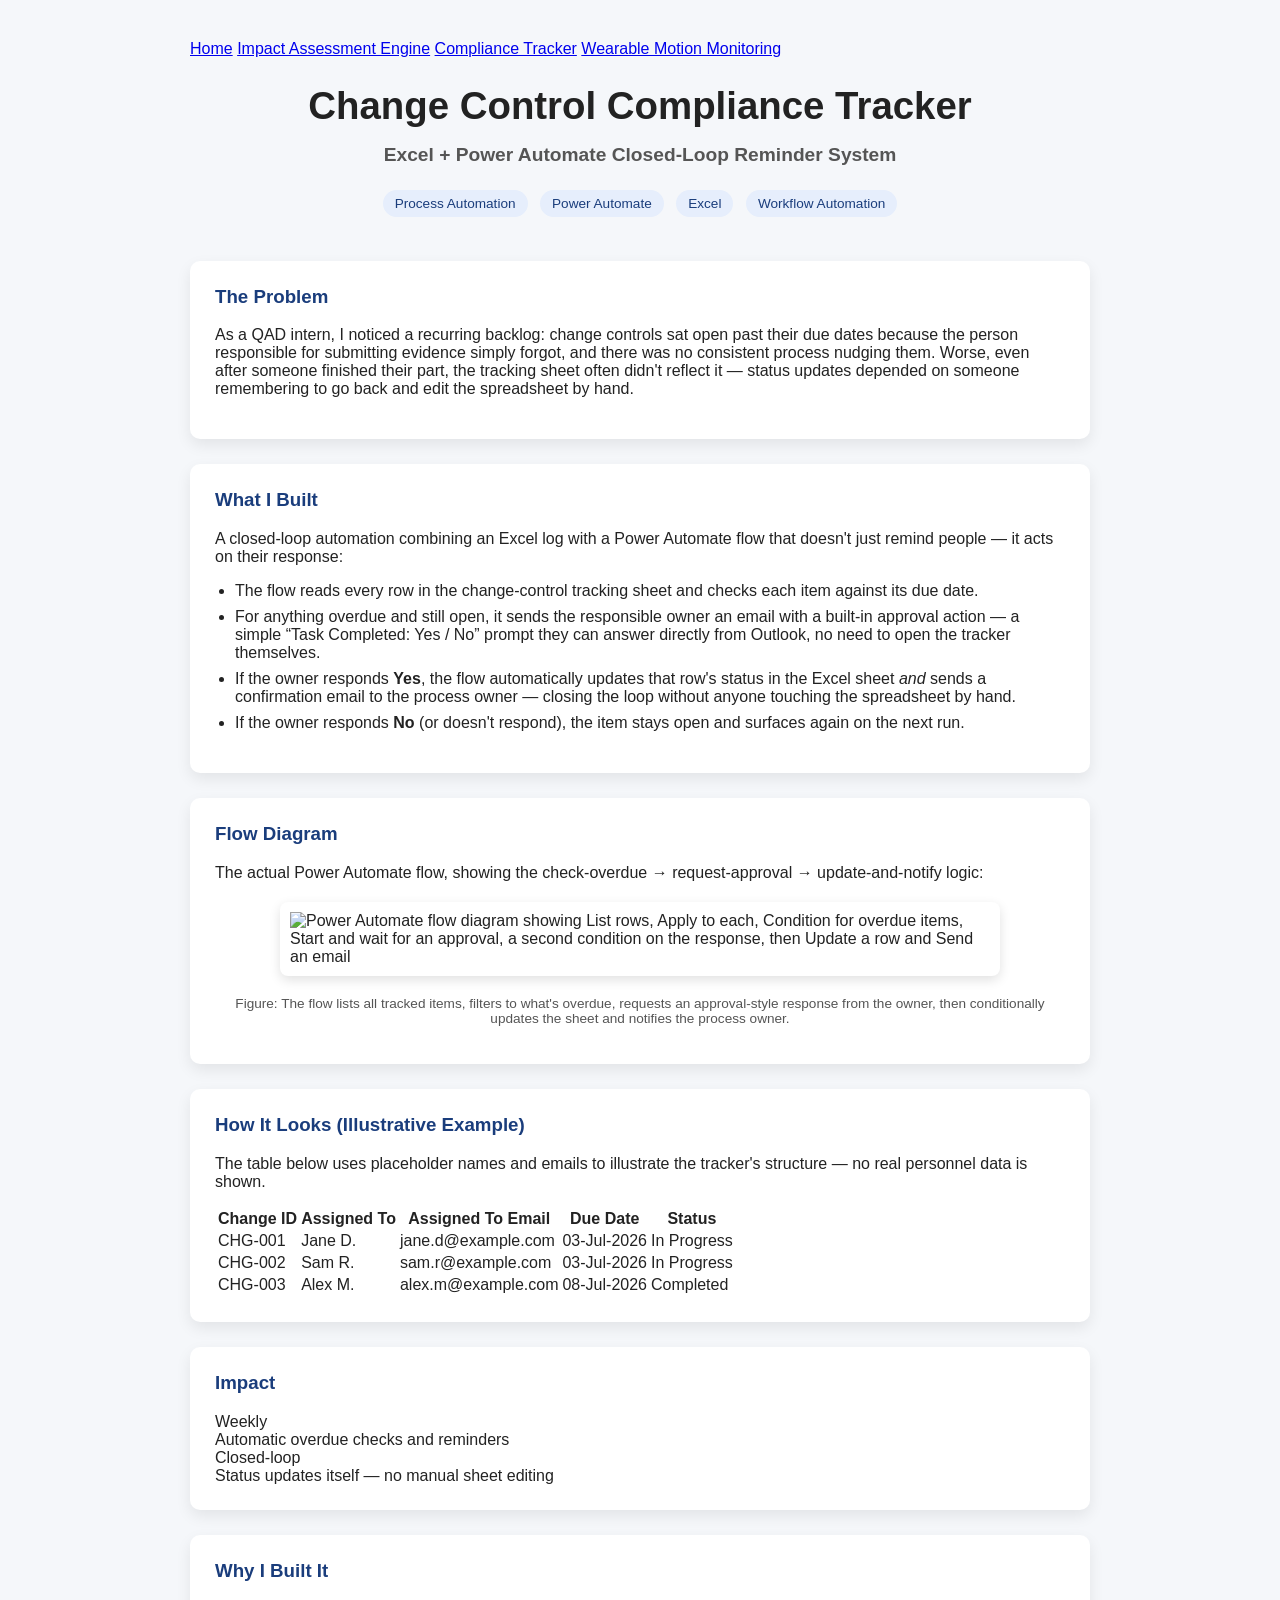
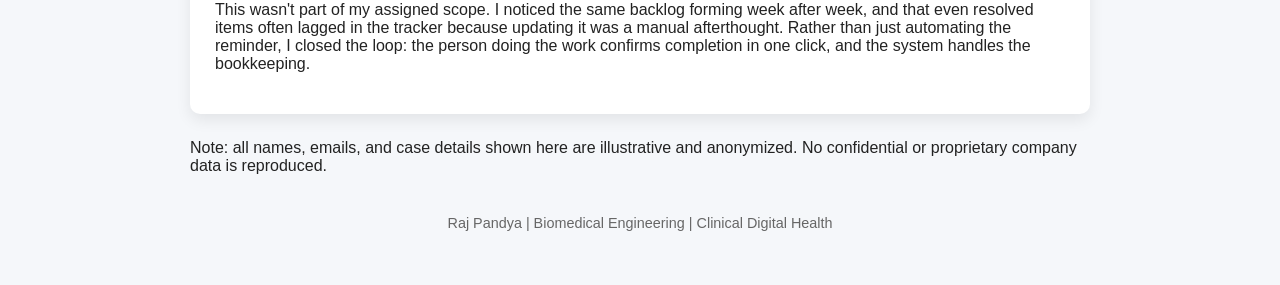
==== compliance-tracker.html @ fbac9984 "Add compliance-tracker.html for change control tracking This HTML file serves as a Change Control Co" ====
<!DOCTYPE html>
<html lang="en">
<head>
  <meta charset="UTF-8" />
  <title>Change Control Compliance Tracker | Raj Pandya</title>
 <link rel="stylesheet" href="style.css">
</head>

<body>
  <div class="container">

    <nav class="site-nav">
      <a href="index.html">Home</a>
      <a href="impact-assessment-engine.html">Impact Assessment Engine</a>
      <a href="compliance-tracker.html" class="active">Compliance Tracker</a>
      <a href="wearable-monitoring.html">Wearable Motion Monitoring</a>
    </nav>

    <header class="hero">
      <h1>Change Control Compliance Tracker</h1>
      <h2>Excel + Power Automate Closed-Loop Reminder System</h2>

      <div class="tags">
        <span>Process Automation</span>
        <span>Power Automate</span>
        <span>Excel</span>
        <span>Workflow Automation</span>
      </div>
    </header>

    <section class="card">
      <h3>The Problem</h3>
      <p>
        As a QAD intern, I noticed a recurring backlog: change controls sat open
        past their due dates because the person responsible for submitting evidence
        simply forgot, and there was no consistent process nudging them. Worse, even
        after someone finished their part, the tracking sheet often didn't reflect it
        &mdash; status updates depended on someone remembering to go back and edit
        the spreadsheet by hand.
      </p>
    </section>

    <section class="card">
      <h3>What I Built</h3>
      <p>
        A closed-loop automation combining an Excel log with a Power Automate flow
        that doesn't just remind people &mdash; it acts on their response:
      </p>
      <ul>
        <li>
          The flow reads every row in the change-control tracking sheet and checks
          each item against its due date.
        </li>
        <li>
          For anything overdue and still open, it sends the responsible owner an
          email with a built-in approval action &mdash; a simple &ldquo;Task
          Completed: Yes / No&rdquo; prompt they can answer directly from Outlook,
          no need to open the tracker themselves.
        </li>
        <li>
          If the owner responds <strong>Yes</strong>, the flow automatically updates
          that row's status in the Excel sheet <em>and</em> sends a confirmation email
          to the process owner &mdash; closing the loop without anyone touching the
          spreadsheet by hand.
        </li>
        <li>
          If the owner responds <strong>No</strong> (or doesn't respond), the item
          stays open and surfaces again on the next run.
        </li>
      </ul>
    </section>

    <section class="card">
      <h3>Flow Diagram</h3>
      <p>
        The actual Power Automate flow, showing the check-overdue &rarr; request-approval
        &rarr; update-and-notify logic:
      </p>
      <img
        src="tracker-flow-diagram.png"
        alt="Power Automate flow diagram showing List rows, Apply to each, Condition for overdue items, Start and wait for an approval, a second condition on the response, then Update a row and Send an email"
        class="project-image"
      />
      <p class="image-caption">
        Figure: The flow lists all tracked items, filters to what's overdue, requests
        an approval-style response from the owner, then conditionally updates the
        sheet and notifies the process owner.
      </p>
    </section>

    <section class="card">
      <h3>How It Looks (Illustrative Example)</h3>
      <p>
        The table below uses placeholder names and emails to illustrate the tracker's
        structure &mdash; no real personnel data is shown.
      </p>
      <table class="impact-table">
        <tr>
          <th>Change ID</th><th>Assigned To</th><th>Assigned To Email</th>
          <th>Due Date</th><th>Status</th>
        </tr>
        <tr><td>CHG-001</td><td>Jane D.</td><td>jane.d@example.com</td><td>03-Jul-2026</td><td>In Progress</td></tr>
        <tr><td>CHG-002</td><td>Sam R.</td><td>sam.r@example.com</td><td>03-Jul-2026</td><td>In Progress</td></tr>
        <tr><td>CHG-003</td><td>Alex M.</td><td>alex.m@example.com</td><td>08-Jul-2026</td><td>Completed</td></tr>
      </table>
    </section>

    <section class="card">
      <h3>Impact</h3>
      <div class="metric-row">
        <div class="metric-box">
          <div class="metric-value">Weekly</div>
          <div class="metric-label">Automatic overdue checks and reminders</div>
        </div>
        <div class="metric-box">
          <div class="metric-value">Closed-loop</div>
          <div class="metric-label">Status updates itself &mdash; no manual sheet editing</div>
        </div>
      </div>
    </section>

    <section class="card">
      <h3>Why I Built It</h3>
      <p>
        This wasn't part of my assigned scope. I noticed the same backlog forming
        week after week, and that even resolved items often lagged in the tracker
        because updating it was a manual afterthought. Rather than just automating
        the reminder, I closed the loop: the person doing the work confirms
        completion in one click, and the system handles the bookkeeping.
      </p>
    </section>

    <p class="disclosure-note">
      Note: all names, emails, and case details shown here are illustrative and
      anonymized. No confidential or proprietary company data is reproduced.
    </p>

    <footer>
      <p>Raj Pandya | Biomedical Engineering | Clinical Digital Health</p>
    </footer>

  </div>
</body>
</html>
---- style.css ----
body {
  font-family: "Segoe UI", Arial, sans-serif;
  background-color: #f5f7fa;
  color: #222;
  margin: 0;
  padding: 0;
}

.container {
  max-width: 900px;
  margin: auto;
  padding: 40px 20px;
}

.hero {
  text-align: center;
  margin-bottom: 40px;
}

.hero h1 {
  font-size: 2.4rem;
  margin-bottom: 10px;
}

.hero h2 {
  font-size: 1.2rem;
  color: #555;
  margin-bottom: 20px;
}

.tags span {
  display: inline-block;
  background: #e6eefc;
  color: #1a3d7c;
  padding: 6px 12px;
  border-radius: 20px;
  font-size: 0.85rem;
  margin: 4px;
}

.card {
  background: white;
  border-radius: 10px;
  padding: 25px;
  margin-bottom: 25px;
  box-shadow: 0 6px 15px rgba(0,0,0,0.08);
}

.card h3 {
  margin-top: 0;
  color: #1a3d7c;
}

.card ul {
  padding-left: 20px;
}

.card li {
  margin-bottom: 8px;
}

.project-image {
  width: 100%;
  max-width: 700px;
  display: block;
  margin: 20px auto;
  border-radius: 8px;
  background: #fff;
  padding: 10px;
  box-shadow: 0 4px 12px rgba(0,0,0,0.12);
}

.image-caption {
  text-align: center;
  font-size: 0.85rem;
  color: #555;
  margin-top: 6px;
}

.video-container {
  position: relative;
  padding-bottom: 56.25%;
  height: 0;
  overflow: hidden;
  border-radius: 10px;
  margin-top: 15px;
}

.video-container iframe {
  position: absolute;
  top: 0;
  left: 0;
  width: 100%;
  height: 100%;
}

footer {
  text-align: center;
  color: #666;
  font-size: 0.9rem;
  margin-top: 40px;
}
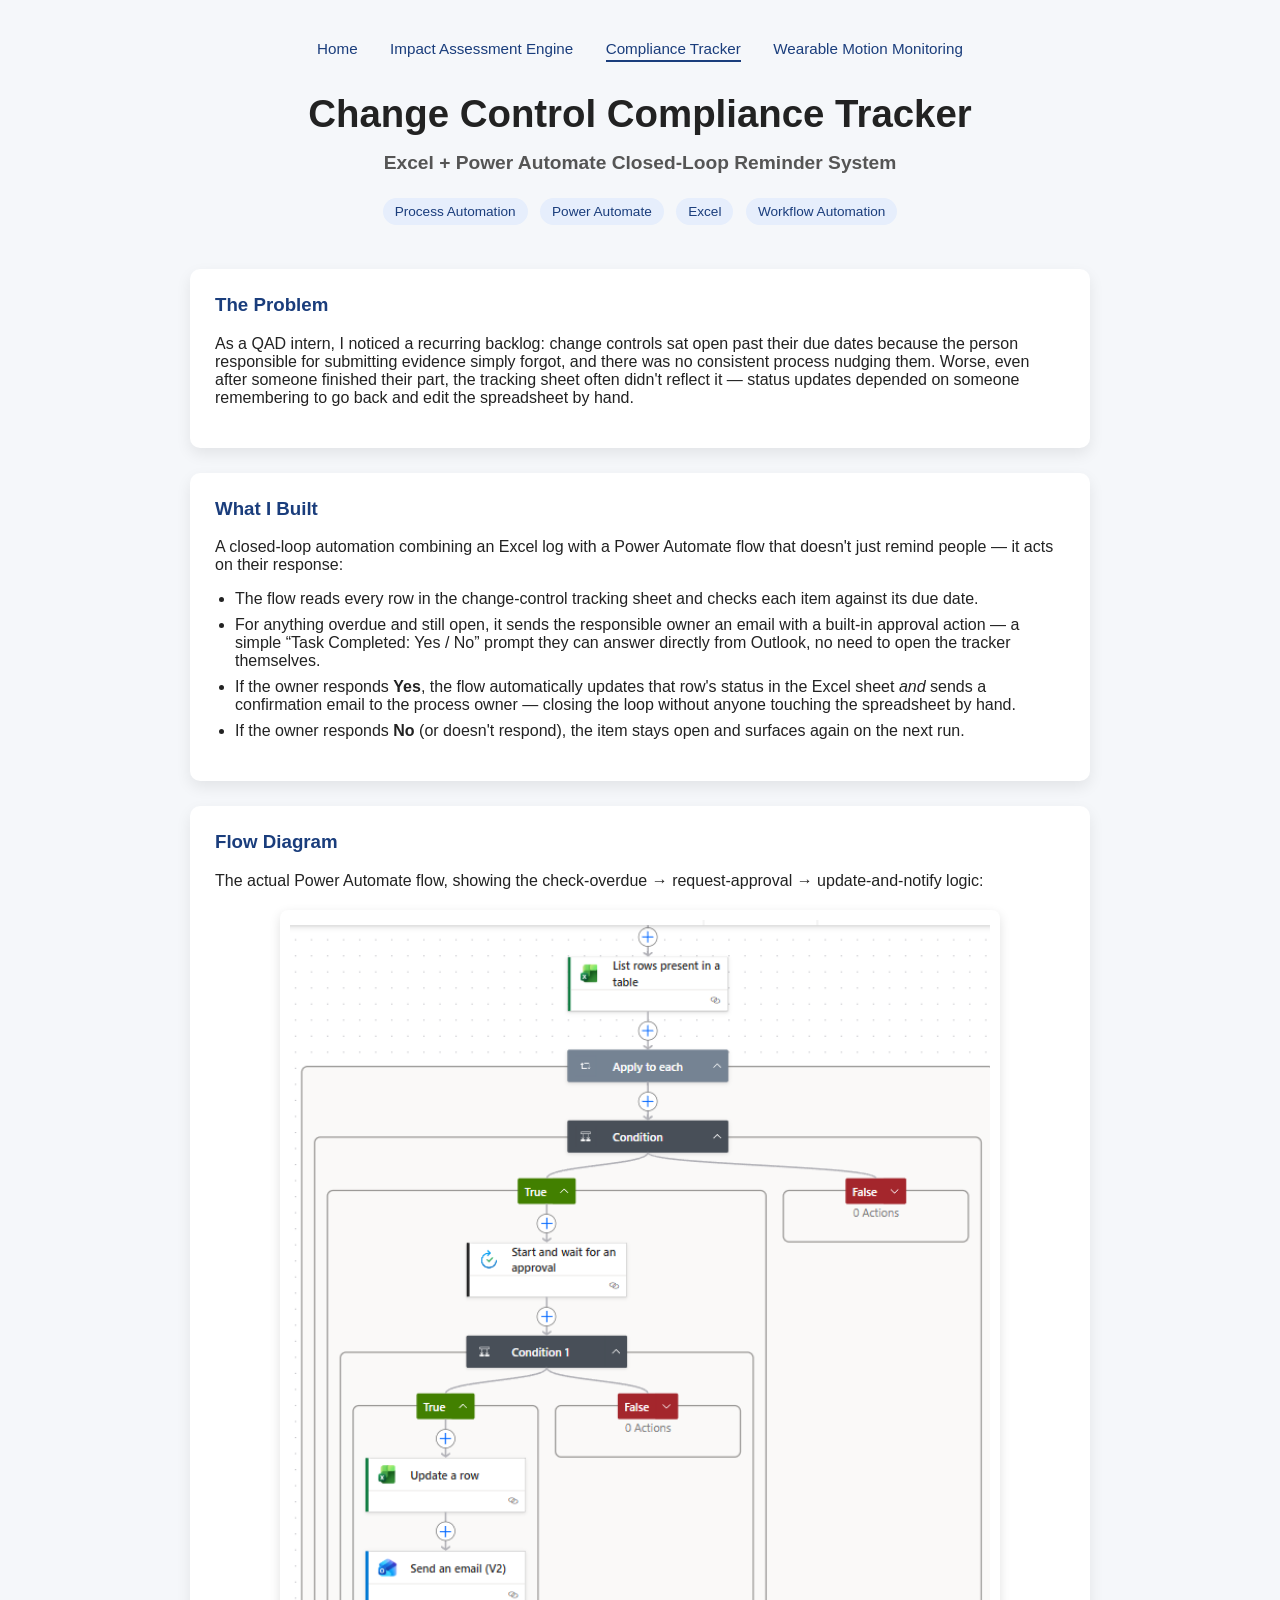
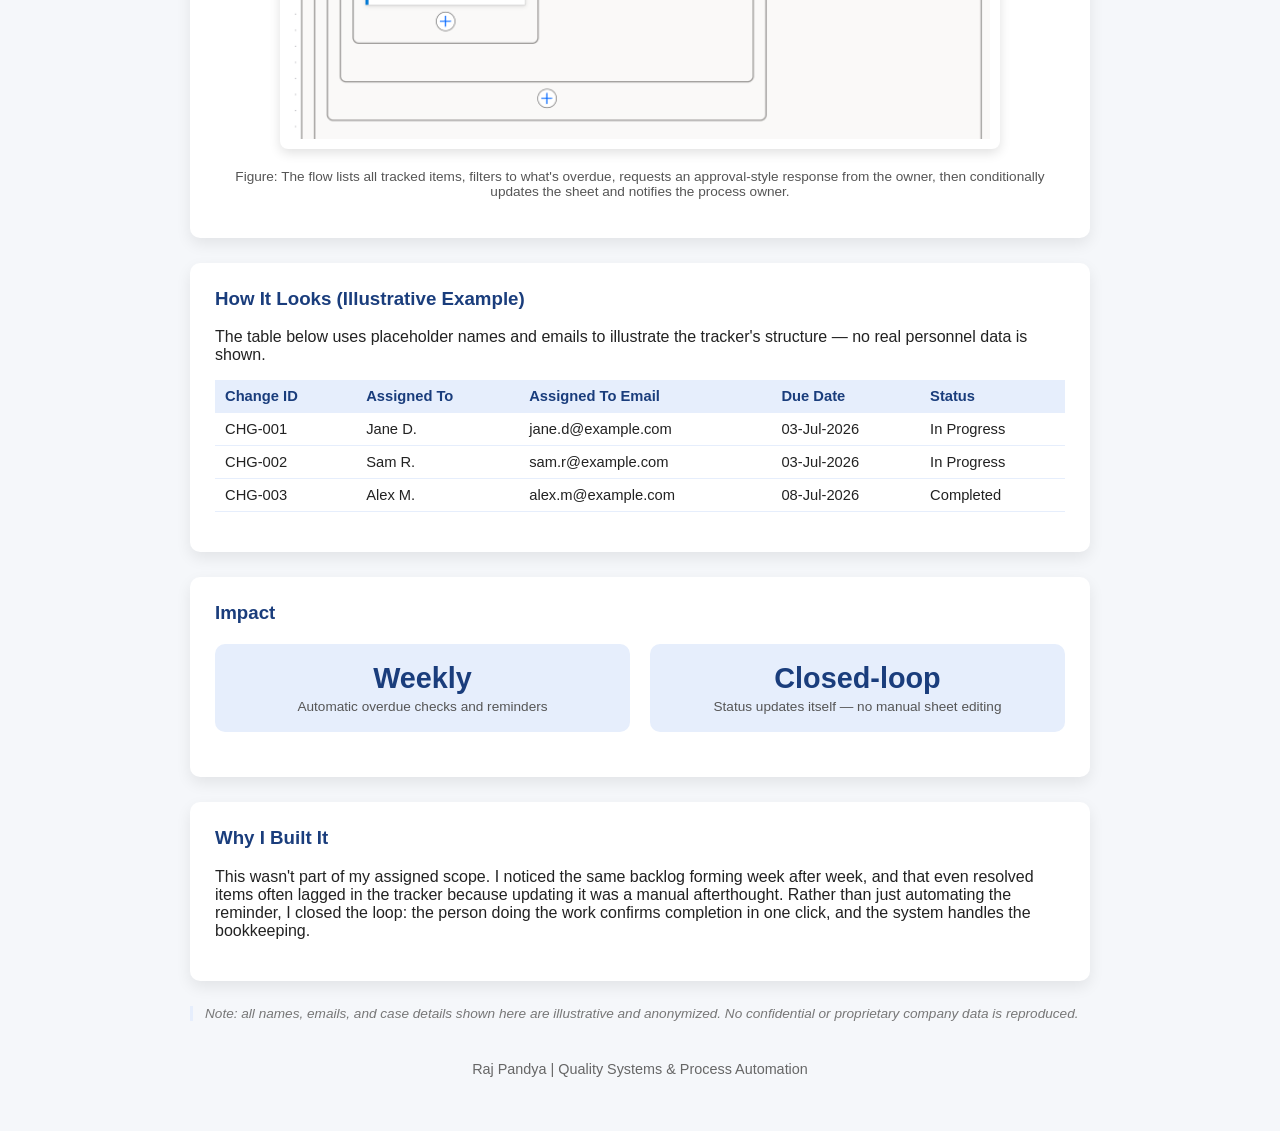
==== commit ee2de5a9: "Update footer text for Raj Pandya's role" ====
--- a/compliance-tracker.html
+++ b/compliance-tracker.html
@@ -136,7 +136,7 @@
     </p>
 
     <footer>
-      <p>Raj Pandya | Biomedical Engineering | Clinical Digital Health</p>
+      <p>Raj Pandya | Quality Systems & Process Automation</p>
     </footer>
 
   </div>
--- a/style.css
+++ b/style.css
@@ -36,6 +36,20 @@
   border-radius: 20px;
   font-size: 0.85rem;
   margin: 4px;
+}
+
+.card .tags {
+  margin-bottom: 12px;
+}
+
+.card a {
+  color: #1a3d7c;
+  font-weight: 600;
+  text-decoration: none;
+}
+
+.card a:hover {
+  text-decoration: underline;
 }
 
 .card {
@@ -100,3 +114,82 @@
   font-size: 0.9rem;
   margin-top: 40px;
 }
+
+/* --- Added for multi-project portfolio nav --- */
+
+.site-nav {
+  text-align: center;
+  margin-bottom: 30px;
+}
+
+.site-nav a {
+  display: inline-block;
+  color: #1a3d7c;
+  text-decoration: none;
+  font-size: 0.95rem;
+  margin: 0 14px;
+  padding-bottom: 3px;
+  border-bottom: 2px solid transparent;
+}
+
+.site-nav a:hover,
+.site-nav a.active {
+  border-bottom: 2px solid #1a3d7c;
+}
+
+.impact-table {
+  width: 100%;
+  border-collapse: collapse;
+  margin: 15px 0;
+  font-size: 0.92rem;
+}
+
+.impact-table th,
+.impact-table td {
+  text-align: left;
+  padding: 8px 10px;
+  border-bottom: 1px solid #e6eefc;
+}
+
+.impact-table th {
+  background: #e6eefc;
+  color: #1a3d7c;
+  font-weight: 600;
+}
+
+.metric-row {
+  display: flex;
+  gap: 20px;
+  margin: 20px 0;
+  flex-wrap: wrap;
+}
+
+.metric-box {
+  flex: 1;
+  min-width: 160px;
+  background: #e6eefc;
+  border-radius: 10px;
+  padding: 18px;
+  text-align: center;
+}
+
+.metric-box .metric-value {
+  font-size: 1.8rem;
+  font-weight: 700;
+  color: #1a3d7c;
+}
+
+.metric-box .metric-label {
+  font-size: 0.85rem;
+  color: #555;
+  margin-top: 4px;
+}
+
+.disclosure-note {
+  font-size: 0.85rem;
+  color: #777;
+  font-style: italic;
+  border-left: 3px solid #e6eefc;
+  padding-left: 12px;
+  margin-top: 25px;
+}
